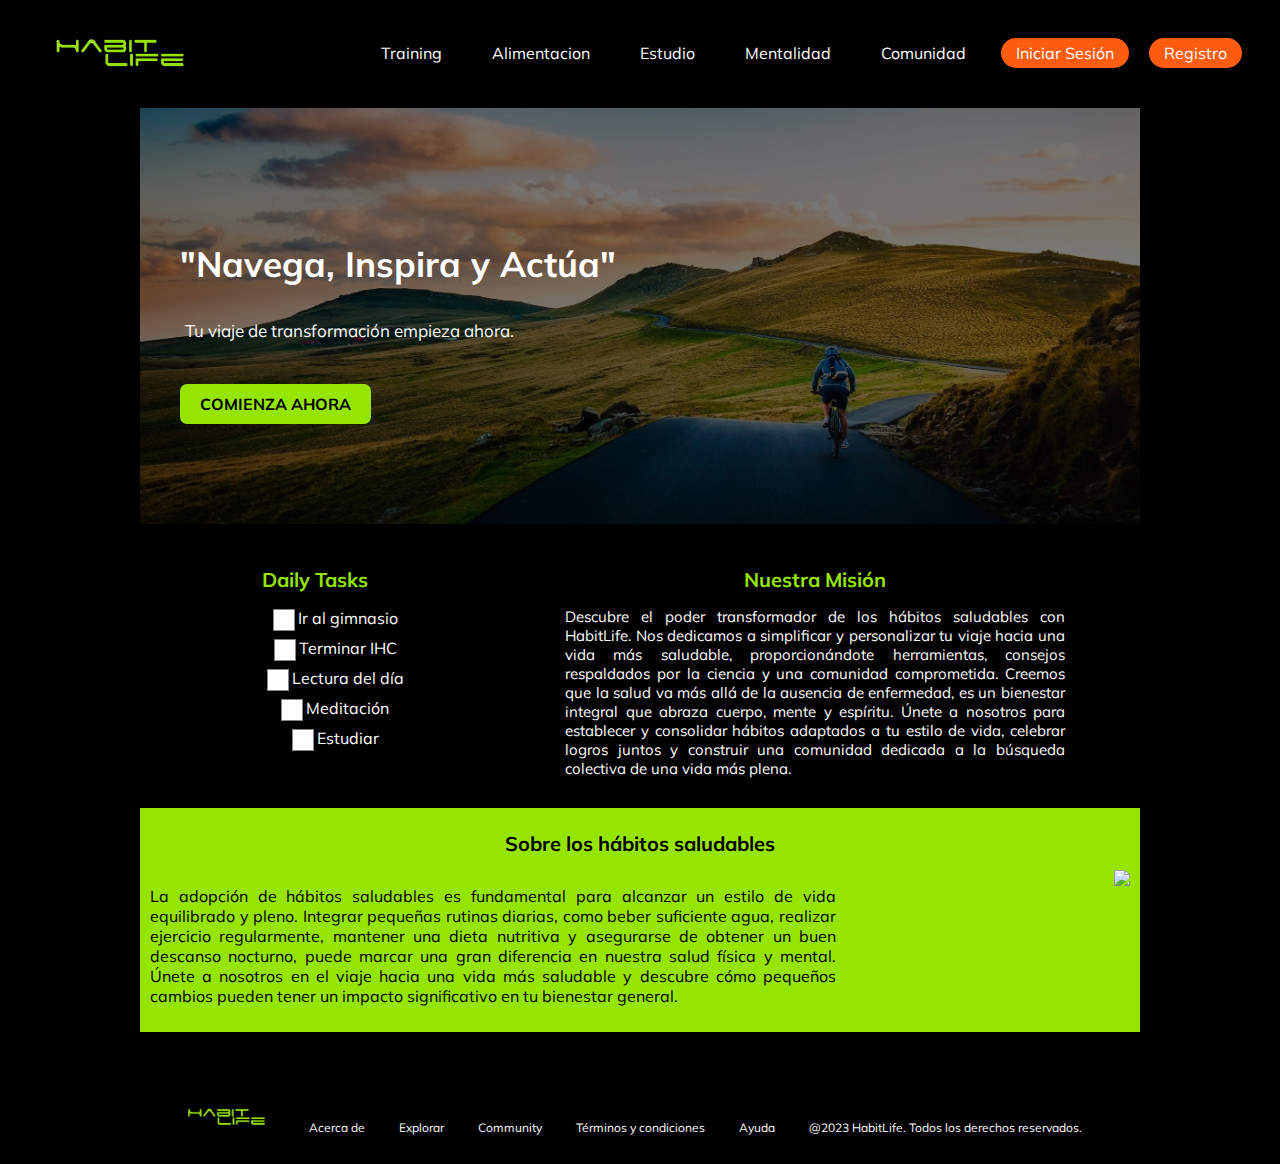
==== Landing.html @ 6070cc79 "Se agrega el proyecto" ====
<!DOCTYPE html>
<html lang="es">

<head>
    <meta charset="UTF-8">
    <meta name="viewport" content="width=device-width, initial-scale=1.0">
    <title>HabitLife</title>
    <link rel="stylesheet" href="https://fonts.googleapis.com/css?family=Mulish:400,700">
    <link rel="stylesheet" href="css/misestilos.css" type="text/css">
    <style>
        body {
            background-color: #000;
            color: #fff;
            font-family: 'Mulish', sans-serif;
        }


        header {
            background-color: #000;
            text-align: left;
            padding: 20px;
            display: flex;
            justify-content: space-between;
            align-items: center;
        }

        header h1 {
            font-size: 30px;
        }

        #encabezado {
            text-align: left;
            background-color: rgba(255,255,255,.3);
            background-image: url('images/bicicleta.jpg');
            background-size: cover;
            padding: 100px 0;
            position: relative;
        }

        #encabezado h2 {
            font-size: 35px;
            color: #fff;
            padding: 5px 0;
            margin-left: 40px;
        }

        #encabezado h4 {
            font-size: 17px;
            color: #fff;
            margin-left: 45px;
            font-weight: normal;
        }

        #encabezado a {
            background-color: #96E500;
            color: #000000;
            text-decoration: none;
            padding: 10px 20px;
            border-radius: 7px;
            font-weight: bold;
            margin-top: 20px;
            display: inline-block;
            margin-left: 40px;
        }

        #encabezado p {
            font-size: 15px;
            color: #fff;
            padding: 40px 0;
            margin-left: 30px;
        }

        #encabezado .opciones {
            background-color: #000;
            display: flex;
            justify-content: center;
            align-items: center;
        }

        ul {
        list-style: none; /* Elimina las viñetas de la lista */
        }

        li {
        margin: 10px 0;
        }

        input[type="checkbox"] {
        display: none; /* Oculta el checkbox nativo */
        }

        label.checkbox-label {
        position: relative;
        padding-left: 25px;
        cursor: pointer;
        }

        label.checkbox-label::before {
            content: " "; /* Espacio en blanco para el pseudo-elemento */
            display: inline-block;
            width: 20px;
            height: 20px;
            background-color: rgb(255, 255, 255); /* Color del cuadro cuando no está marcado */
            border: 1px solid #888;
            position: absolute;
            left: 0;
            top: 1px;
        }

        input[type="checkbox"]:checked + label.checkbox-label::before {
            background-color: green; /* Cambia el color del cuadro cuando se marca */
        }
    </style>
</head>

<body>
    <header>
        <img href="Landing.html" src="images/logo habit life.png" height="50" style="margin-left: 20px;">
        <i class="fas fa-search search-icon"></i>
        <nav>
            <div class="menu-bar">
                <a href="#" class="menu-item">Training</a>
                <a href="Alimentacion/malimentacion.html" class="menu-item">Alimentacion</a>
                <a href="Estudio/Estudio.html" class="menu-item">Estudio</a>
                <a href="#" class="menu-item">Mentalidad</a>
                <a href="Comunidad/index.html" class="menu-item">Comunidad</a>
                <a href="InicioSesion.html" class="menu-item">Iniciar Sesión</a>
                <a href="Registro.html" class="menu-item">Registro</a>
            </div>
        </nav>
    </header>
    <main>
        <section id="encabezado">
            <h2>"Navega, Inspira y Actúa"</h2>
            <h4>Tu viaje de transformación empieza ahora.</h4>
            <a href="InicioSesion.html">COMIENZA AHORA</a>
        </section>
        <div class="container">
                <div class="column">
                    <section>
                        <h1>Daily Tasks</h1>
                        <ul>
                            <li>
                              <input type="checkbox" id="item1" name="checklist">
                              <label for="item1" class="checkbox-label">Ir al gimnasio</label>
                            </li>
                            <li>
                              <input type="checkbox" id="item2" name="checklist">
                              <label for="item2" class="checkbox-label">Terminar IHC</label>
                            </li>
                            <li>
                              <input type="checkbox" id="item3" name="checklist">
                              <label for="item3" class="checkbox-label">Lectura del día</label>
                            </li>
                            <li>
                                <input type="checkbox" id="item3" name="checklist">
                                <label for="item3" class="checkbox-label">Meditación</label>
                            </li>
                            <li>
                                <input type="checkbox" id="item3" name="checklist">
                                <label for="item3" class="checkbox-label">Estudiar </label>
                            </li>
                              
                        </ul>
                    </section>
                </div>
                <div class="column4">
                    <section>
                        <h1>Nuestra Misión</h1>
                        <p>Descubre el poder transformador de los hábitos saludables con HabitLife. Nos dedicamos a simplificar y personalizar tu viaje hacia una vida más saludable, proporcionándote herramientas, consejos respaldados por la ciencia y una comunidad comprometida. Creemos que la salud va más allá de la ausencia de enfermedad, es un bienestar integral que abraza cuerpo, mente y espíritu. Únete a nosotros para establecer y consolidar hábitos adaptados a tu estilo de vida, celebrar logros juntos y construir una comunidad dedicada a la búsqueda colectiva de una vida más plena.</p>
                    </section>
                </div>
                <div class="column5">
                    <section>
                        <h1>Sobre los hábitos saludables</h1>
                        <p style="float: left; width: 70%;">La adopción de hábitos saludables es fundamental para alcanzar un estilo de vida equilibrado y pleno. Integrar pequeñas rutinas diarias, como beber suficiente agua, realizar ejercicio regularmente, mantener una dieta nutritiva y asegurarse de obtener un buen descanso nocturno, puede marcar una gran diferencia en nuestra salud física y mental. Únete a nosotros en el viaje hacia una vida más saludable y descubre cómo pequeños cambios pueden tener un impacto significativo en tu bienestar general.</p>
                        <img src="images/Sobreloshábitos.jpg" height="150" style="float: right;">
                    </section>
                </div>
            
                
        </div>
    </main>
    <footer>
        <img src="images/logo habit life.png" height="30" style="margin-right: 20px; margin-top: 40px;">
        <a href="#">Acerca de</a>
        <a href="#">Explorar</a>
        <a href="#">Community</a>
        <a href="#">Términos y condiciones</a>
        <a href="#">Ayuda</a>
        <p>@2023 HabitLife. Todos los derechos reservados.</p>
    </footer>
</body>

</html>
---- css/misestilos.css ----
nav {
    background-color: #000;
}

nav a {
    text-decoration: none;
    color: #fff;
    margin: 0 10px;
}

.search-icon {
    color: #fff;
    font-size: 24px;
    margin-right: 20px;
}

.menu-bar {
    display: flex;
    align-items: center;
    margin: 0 auto;
    justify-content: center;
}

.menu-item {
    margin: 0 10px;
    background-color: #ff5c0f;
    color: #000;
    padding: 5px 15px;
    border-radius: 20px;
}

.menu-item:first-child {
    margin-right: 10px;
}

main {
    max-width: 1000px;
    margin: 0 auto;
    padding: 10px;
    background-color: #000000;
    text-align: center;
}

section {
    margin-bottom: 20px;
}


.menu-item {
    margin: 0 10px;
    background-color: #ff5c0f;
    color: #ffffff;
    padding: 5px 15px;
    border-radius: 20px;
}

.menu-item:first-child {
    margin-right: 10px;
}

.menu-item:nth-child(1),
.menu-item:nth-child(2),
.menu-item:nth-child(3),
.menu-item:nth-child(4),
.menu-item:nth-child(5) {
    background-color: transparent;
    color: #ffffff;
}


#tendencias .reto {
    text-align: center;
    border: 1px solid #ddd;
    padding: 20px;
}

.container {
    display: flex;
    flex-wrap: wrap;
    justify-content: space-around;
}

.column {
    flex: 0 1 calc(20%);
    padding: 10px;
}


.column h1 {
    font-size: 20px;
    text-align: center;
    color: #96E500;
}

.column p {
    font-size: 12px;
    text-align: center;
}

.column p2 {
    font-size: 12px;
    text-align: justify;
}

.column a {
    text-decoration: none;
}

.column2 {
    margin-top: 100px;
    flex: 0 1 calc(40%);
    padding: 10px;
}

.column2 h1 {
    font-size: 25px;
    text-align: center;
    color: #ffffff;
}

.column2 h2 {
    font-size: 18px;
    text-align: center;
    color: #ffffff;
    font-weight: normal;
}

.column2 h3 {
    font-size: 18px;
    text-align: center;
    color: #ffffff;
    font-weight: normal;
}

.column2 a{
    background-color: #96E500;
    color: #000000;
    text-decoration: none;
    padding: 10px 20px;
    border-radius: 15px;
    font-weight: bold;
    margin-top: 20px;
    display: inline-block;
}

section h3::before,
section h3::after {
    content: "";
    display: inline-block;
    height: 1px;
    width: 120px;
    background-color: #96E500;
    margin: 0 10px;
    margin-bottom: 5px;
}

.column3 {
    flex: 0 1 calc(30%);
    padding: 10px;
    background: linear-gradient(to bottom, #F2763C, #000000);
}

.column3 h1 {
    font-size: 20px;
    text-align: center;
    color: #000000;
    font-weight: bolder;
    margin-top: 180px;
}

.column3 h2 {
    font-size: 13px;
    text-align: center;
    color: #000000;
    margin-left:80px;
    margin-right: 80px;
}

.column3 a{
    background-color: #F2763C;
    color: #ffffff;
    text-decoration: none;
    padding: 10px 20px;
    border-radius: 15px;
    font-weight: bold;
    margin-top: 20px;
    display: inline-block;
}

.column4 {
    flex: 0 1 calc(50%);
    padding: 10px;
}

.column4 h1 {
    font-size: 20px;
    text-align: center; 
    color: #96E500;
    font-weight: bold;
}

.column4 p {
    font-size: 15px;
    text-align: justify; 
    color: #ffffff;
}

.column5 {
    flex: 0 1 calc(100%);
    padding: 10px;
    background-color:#96E500;
}

.column5 h1 {
    font-size: 20px;
    text-align: center; 
    color: #000000;
    font-weight: bold;
}

.column5 p {
    font-size: 16px;
    text-align: justify; 
    color: #000000;
}

.recuadro {
    padding: 20px;
    border-radius: 10px;
    margin-top: 20px;
    box-shadow: 0 0 10px rgba(0, 0, 0, 0.3);
    color: #000; /* Cambio de color de texto a negro para mejorar la visibilidad */
}

.recuadro label {
    display: block;
    margin-bottom: 5px;
    color: #000; /* Cambio de color de texto a negro para mejorar la visibilidad */
}

.recuadro input {
    background-color: #96E500;
    width: 100%;
    padding: 10px;
    margin-bottom: 10px;
    box-sizing: border-box;
}


.seccionizq,
.seccionder {
    flex: 4;
}

.seccionder {
    background-color: #000000;
}

.seccionder .reto {
    background-color: #96E500;
    padding: none;
}

.seccionizq h3,
.seccionder h3 {
    font-size: 20px;
}

.trend-item {
    text-align: center;
    margin: 8px;
    display: inline-block;
    vertical-align: top;
}

.trend-item p {
    margin: 3px 0;
    font-size: 12px;
    color: #ffffff;
    display: block;
    text-align: center;
}

.boton-unirse {
    display: inline-block;
    padding: 10px 20px;
    background-color: #000000;
    color: #fff;
    text-decoration: none;
    border-radius: 5px;
    font-weight: bold;
    text-align: center;
    transition: background-color 0.3s;
}

footer {
    background-color: linear-gradient(to right, #96E500, #000000);
    color: #fff;
    text-align: center;
    padding: 20px;
}

footer p {
    display: inline;
    margin: 0 15px;
    font-size: 12px;
}

footer a {
    color: #fff;
    text-decoration: none;
    margin: 0 15px;
    font-size: 12px;
}
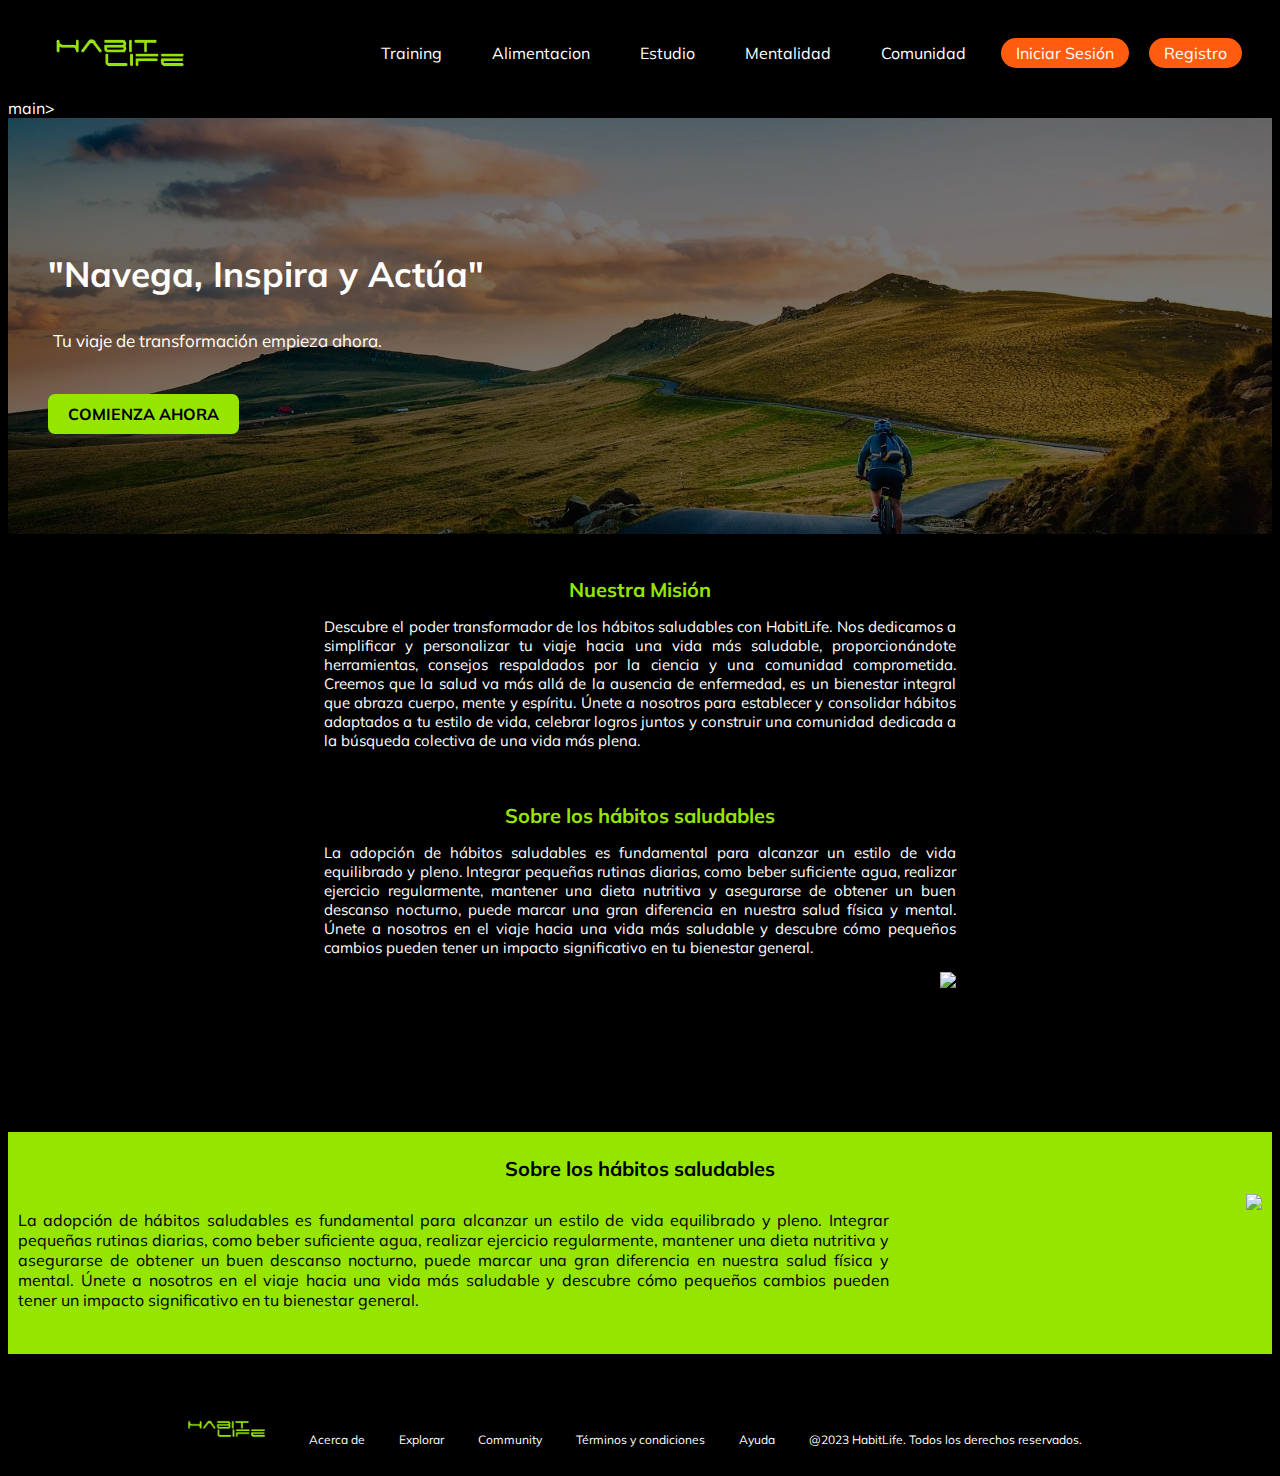
==== commit 5f28c811: "Update Landing.html" ====
--- a/Landing.html
+++ b/Landing.html
@@ -129,45 +129,26 @@
             </div>
         </nav>
     </header>
-    <main>
+   main>
         <section id="encabezado">
             <h2>"Navega, Inspira y Actúa"</h2>
             <h4>Tu viaje de transformación empieza ahora.</h4>
             <a href="InicioSesion.html">COMIENZA AHORA</a>
         </section>
         <div class="container">
-                <div class="column">
+                <div class="column4">
                     <section>
-                        <h1>Daily Tasks</h1>
-                        <ul>
-                            <li>
-                              <input type="checkbox" id="item1" name="checklist">
-                              <label for="item1" class="checkbox-label">Ir al gimnasio</label>
-                            </li>
-                            <li>
-                              <input type="checkbox" id="item2" name="checklist">
-                              <label for="item2" class="checkbox-label">Terminar IHC</label>
-                            </li>
-                            <li>
-                              <input type="checkbox" id="item3" name="checklist">
-                              <label for="item3" class="checkbox-label">Lectura del día</label>
-                            </li>
-                            <li>
-                                <input type="checkbox" id="item3" name="checklist">
-                                <label for="item3" class="checkbox-label">Meditación</label>
-                            </li>
-                            <li>
-                                <input type="checkbox" id="item3" name="checklist">
-                                <label for="item3" class="checkbox-label">Estudiar </label>
-                            </li>
-                              
-                        </ul>
+                        <h1>Nuestra Misión</h1>
+  <p>Descubre el poder transformador de los hábitos saludables con HabitLife. Nos dedicamos a simplificar y personalizar tu viaje hacia una vida más saludable, proporcionándote herramientas, consejos respaldados por la ciencia y una comunidad comprometida. Creemos que la salud va más allá de la ausencia de enfermedad, es un bienestar integral que abraza cuerpo, mente y espíritu. Únete a nosotros para establecer y consolidar hábitos adaptados a tu estilo de vida, celebrar logros juntos y construir una comunidad dedicada a la búsqueda colectiva de una vida más plena.</p>      
+                 
                     </section>
                 </div>
                 <div class="column4">
                     <section>
-                        <h1>Nuestra Misión</h1>
-                        <p>Descubre el poder transformador de los hábitos saludables con HabitLife. Nos dedicamos a simplificar y personalizar tu viaje hacia una vida más saludable, proporcionándote herramientas, consejos respaldados por la ciencia y una comunidad comprometida. Creemos que la salud va más allá de la ausencia de enfermedad, es un bienestar integral que abraza cuerpo, mente y espíritu. Únete a nosotros para establecer y consolidar hábitos adaptados a tu estilo de vida, celebrar logros juntos y construir una comunidad dedicada a la búsqueda colectiva de una vida más plena.</p>
+                        <h1>Sobre los hábitos saludables</h1>
+                        <p >La adopción de hábitos saludables es fundamental para alcanzar un estilo de vida equilibrado y pleno. Integrar pequeñas rutinas diarias, como beber suficiente agua, realizar ejercicio regularmente, mantener una dieta nutritiva y asegurarse de obtener un buen descanso nocturno, puede marcar una gran diferencia en nuestra salud física y mental. Únete a nosotros en el viaje hacia una vida más saludable y descubre cómo pequeños cambios pueden tener un impacto significativo en tu bienestar general.</p>
+                        <img src="images/Sobreloshabitos.jpg" height="150" style="float: right;">
+                    
                     </section>
                 </div>
                 <div class="column5">
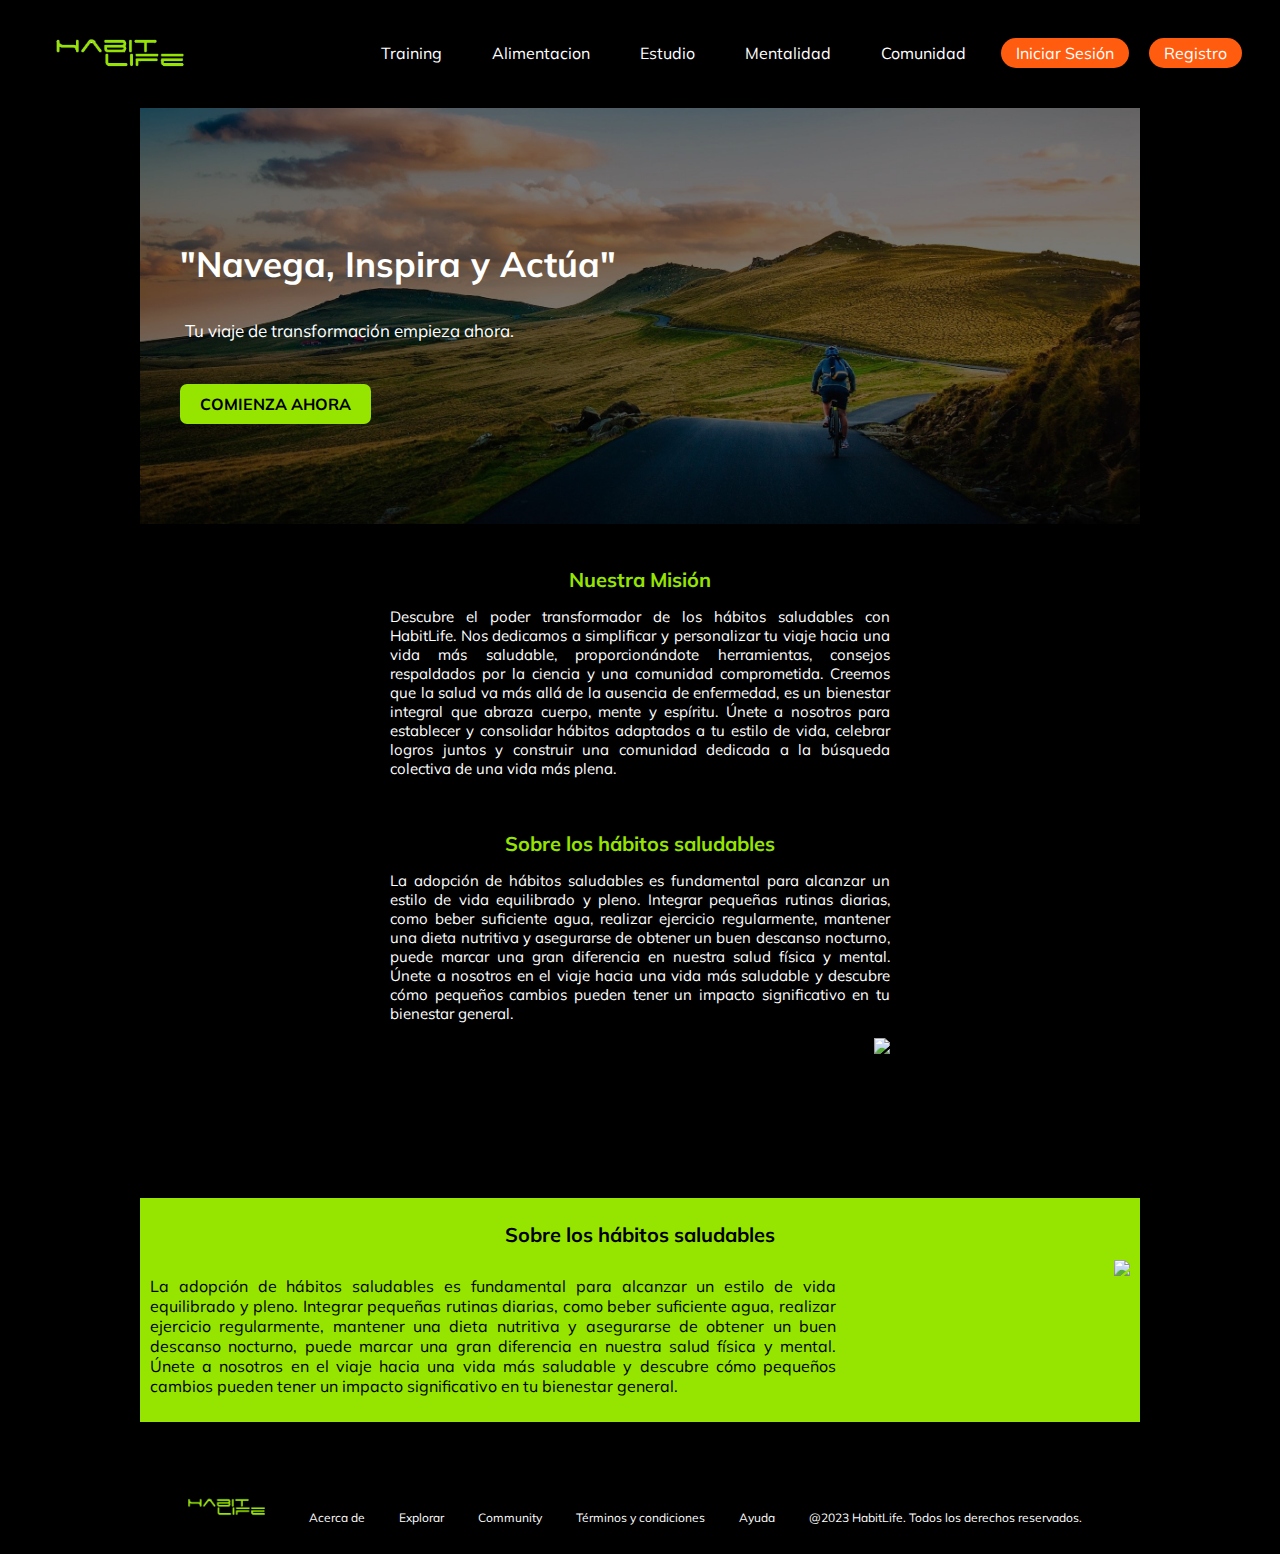
==== commit 324e89d7: "Update Landing.html" ====
--- a/Landing.html
+++ b/Landing.html
@@ -129,7 +129,7 @@
             </div>
         </nav>
     </header>
-   main>
+  <main>
         <section id="encabezado">
             <h2>"Navega, Inspira y Actúa"</h2>
             <h4>Tu viaje de transformación empieza ahora.</h4>
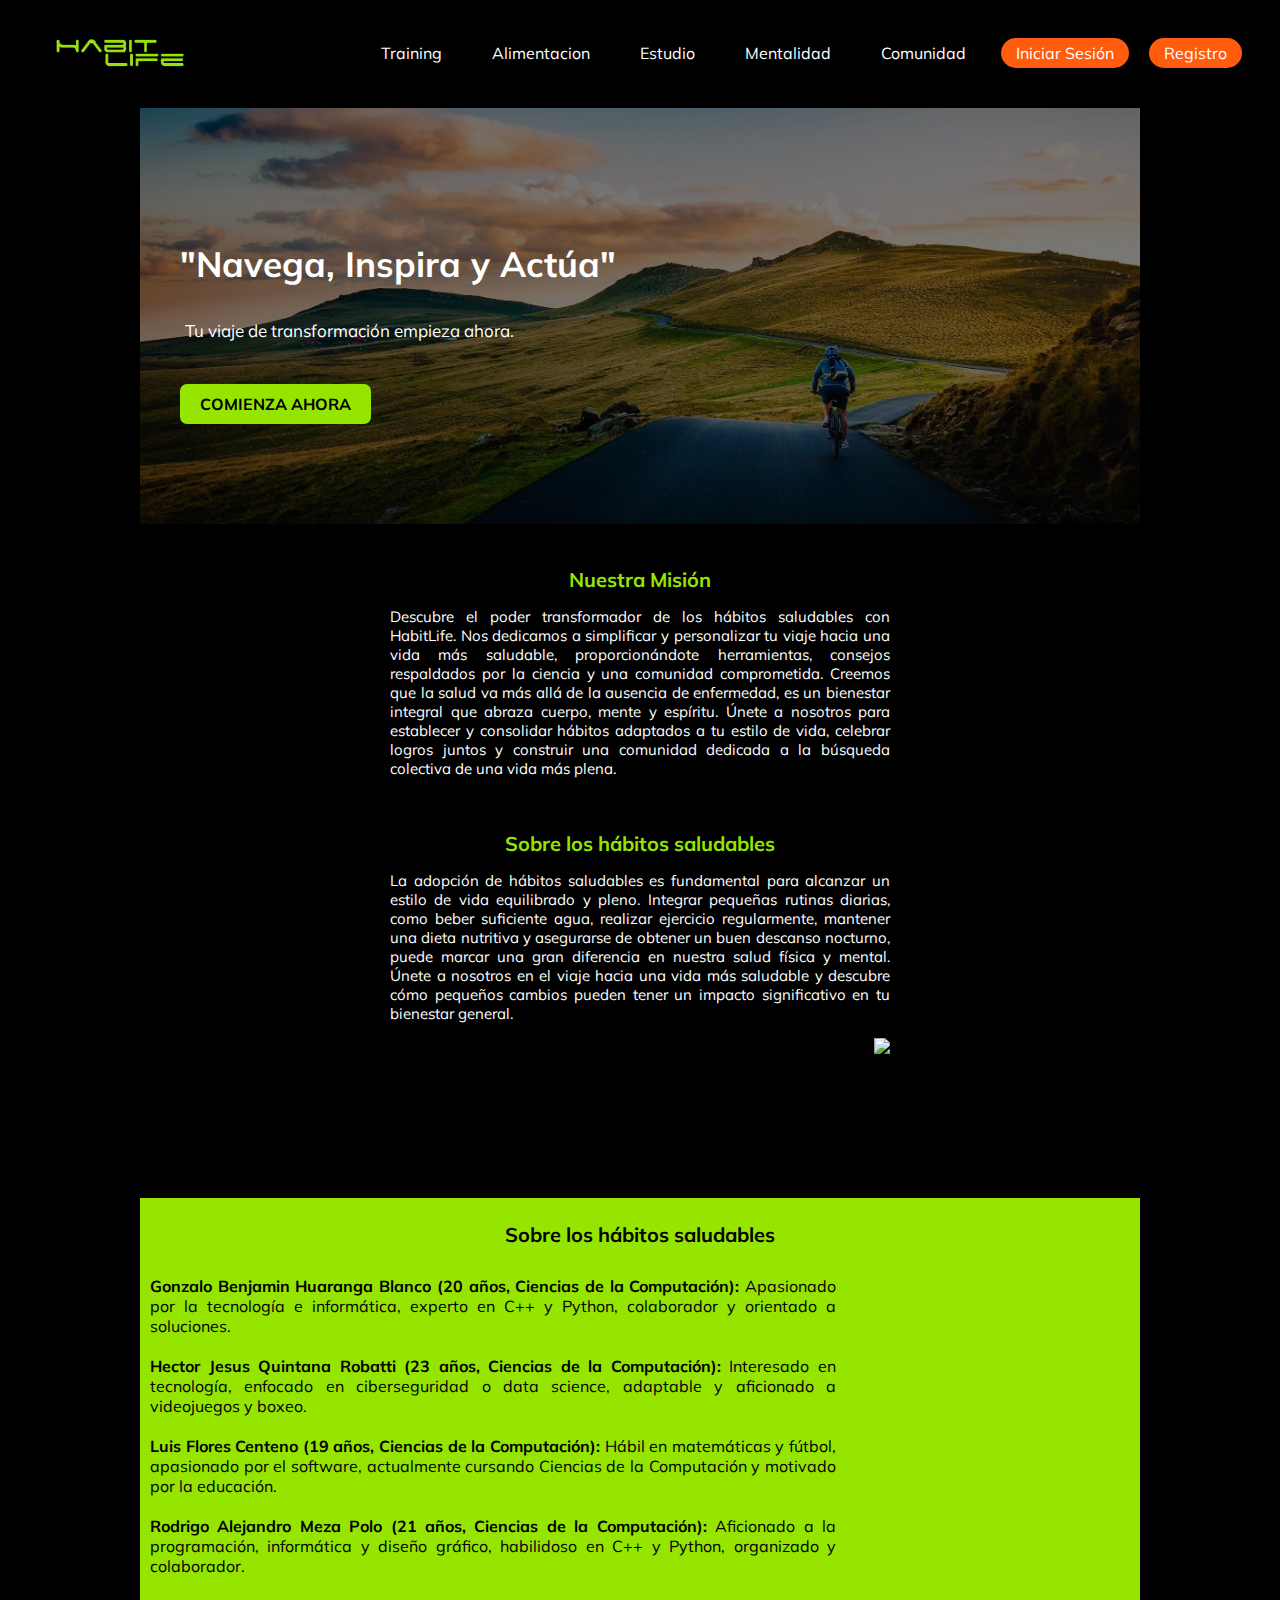
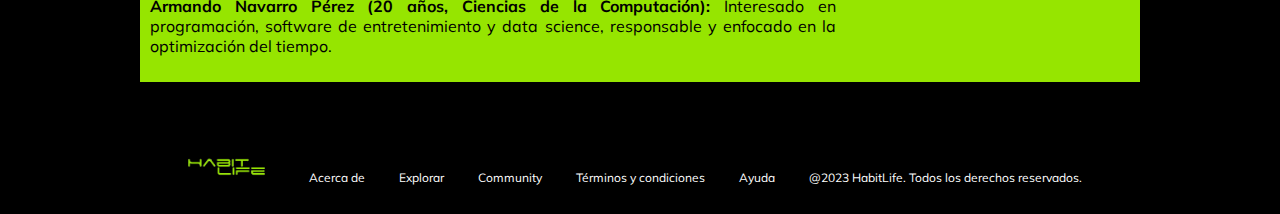
==== commit 8f5e814c: "Update Landing.html" ====
--- a/Landing.html
+++ b/Landing.html
@@ -129,7 +129,7 @@
             </div>
         </nav>
     </header>
-  <main>
+       <main>
         <section id="encabezado">
             <h2>"Navega, Inspira y Actúa"</h2>
             <h4>Tu viaje de transformación empieza ahora.</h4>
@@ -154,9 +154,20 @@
                 <div class="column5">
                     <section>
                         <h1>Sobre los hábitos saludables</h1>
-                        <p style="float: left; width: 70%;">La adopción de hábitos saludables es fundamental para alcanzar un estilo de vida equilibrado y pleno. Integrar pequeñas rutinas diarias, como beber suficiente agua, realizar ejercicio regularmente, mantener una dieta nutritiva y asegurarse de obtener un buen descanso nocturno, puede marcar una gran diferencia en nuestra salud física y mental. Únete a nosotros en el viaje hacia una vida más saludable y descubre cómo pequeños cambios pueden tener un impacto significativo en tu bienestar general.</p>
-                        <img src="images/Sobreloshábitos.jpg" height="150" style="float: right;">
+                        <p style="float: left; width: 70%;">
+                            <strong>Gonzalo Benjamin Huaranga Blanco (20 años, Ciencias de la Computación):</strong> Apasionado por la tecnología e informática, experto en C++ y Python, colaborador y orientado a soluciones. <br><br>
+                            
+                            <strong>Hector Jesus Quintana Robatti (23 años, Ciencias de la Computación):</strong> Interesado en tecnología, enfocado en ciberseguridad o data science, adaptable y aficionado a videojuegos y boxeo. <br><br>
+                            
+                            <strong>Luis Flores Centeno (19 años, Ciencias de la Computación):</strong> Hábil en matemáticas y fútbol, apasionado por el software, actualmente cursando Ciencias de la Computación y motivado por la educación. <br><br>
+                            
+                            <strong>Rodrigo Alejandro Meza Polo (21 años, Ciencias de la Computación):</strong> Aficionado a la programación, informática y diseño gráfico, habilidoso en C++ y Python, organizado y colaborador. <br><br>
+                            
+                            <strong>Armando Navarro Pérez (20 años, Ciencias de la Computación):</strong> Interesado en programación, software de entretenimiento y data science, responsable y enfocado en la optimización del tiempo.
+                        </p>
+                    
                     </section>
+                    
                 </div>
             
                 
